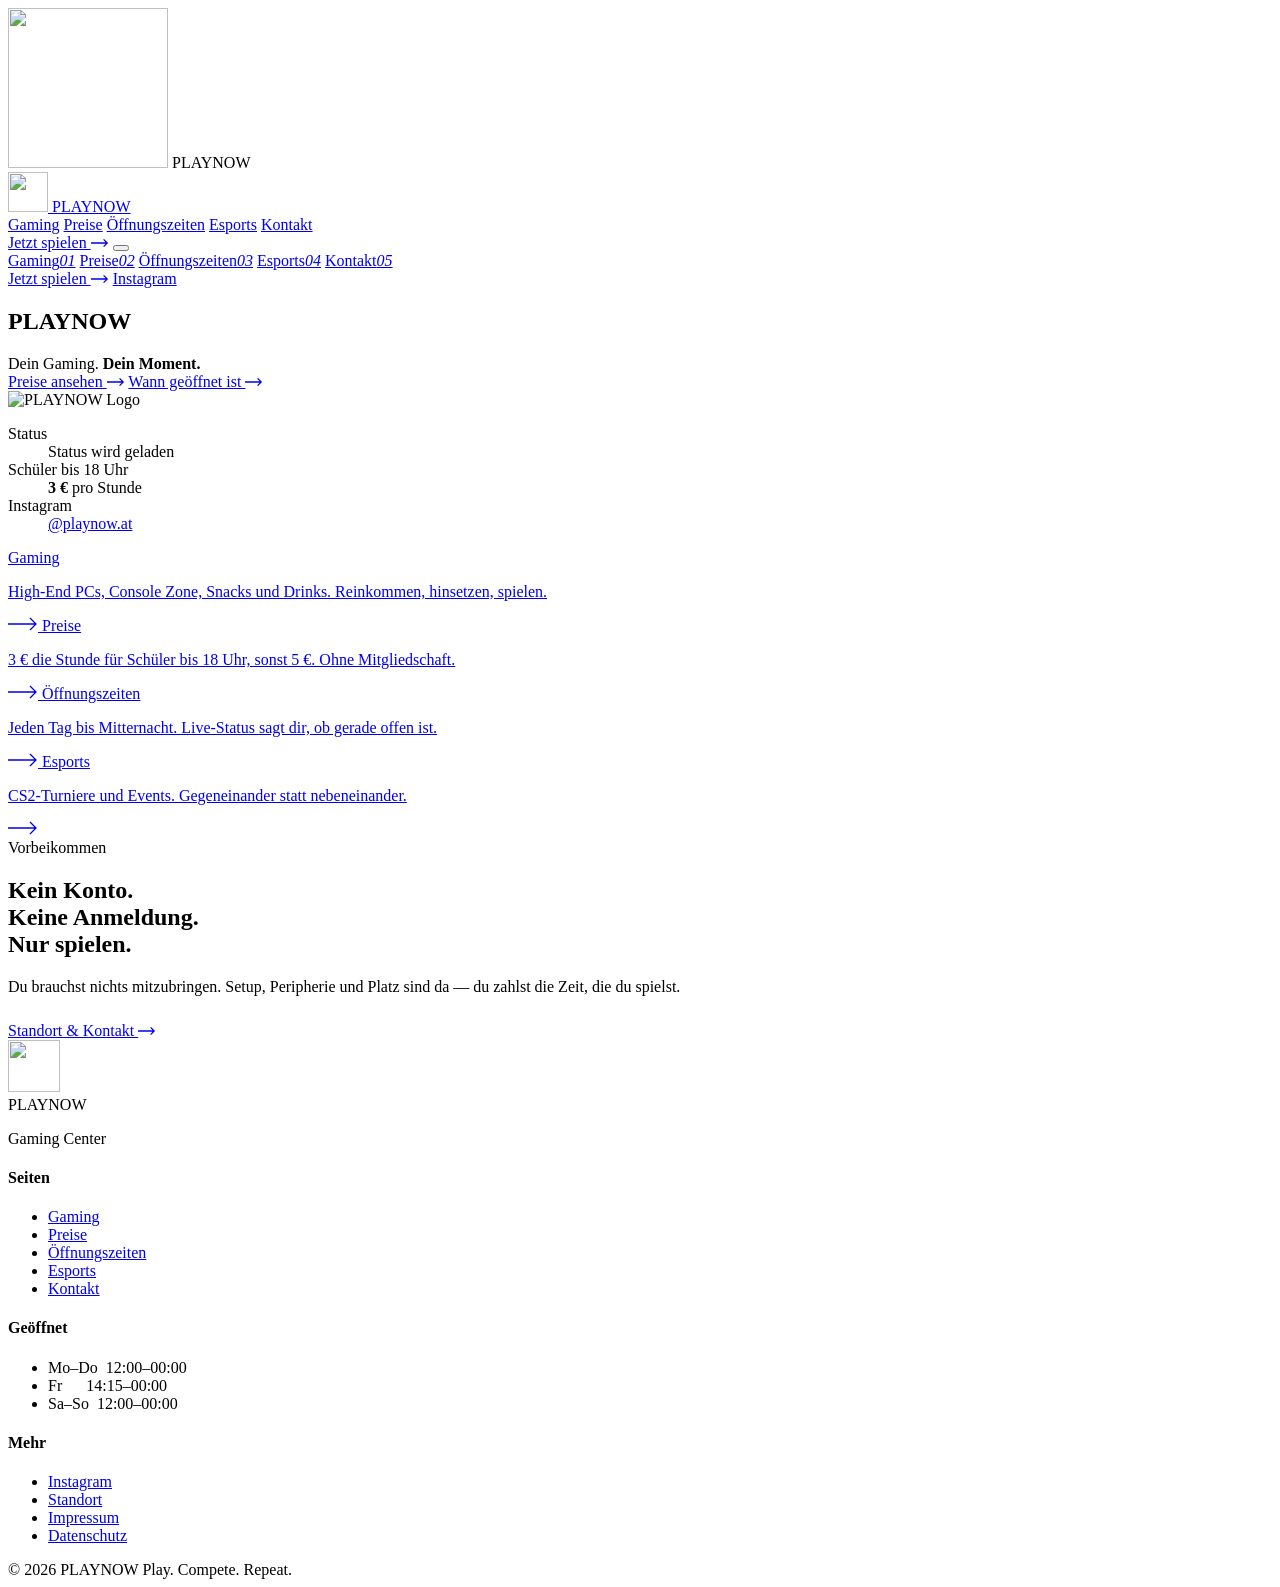
==== index.html @ 73460fc7 "Add files via upload" ====
<!DOCTYPE html>
<html lang="de">
<head>
<meta charset="utf-8">
<meta name="viewport" content="width=device-width, initial-scale=1, viewport-fit=cover">
<title>PLAYNOW — Gaming Center</title>
<meta name="description" content="PLAYNOW Gaming Center: High-End Gaming PCs, Konsolen, CS2-Turniere. Schülerangebot 3 € pro Stunde bis 18 Uhr, täglich bis Mitternacht geöffnet.">
<meta name="theme-color" content="#070A0A">
<meta property="og:title" content="PLAYNOW — Gaming Center">
<meta property="og:description" content="PLAYNOW Gaming Center: High-End Gaming PCs, Konsolen, CS2-Turniere. Schülerangebot 3 € pro Stunde bis 18 Uhr, täglich bis Mitternacht geöffnet.">
<meta property="og:image" content="assets/logo.png">
<meta property="og:type" content="website">
<link rel="icon" href="assets/logo.webp">
<link rel="preconnect" href="https://fonts.googleapis.com">
<link rel="preconnect" href="https://fonts.gstatic.com" crossorigin>
<link href="https://fonts.googleapis.com/css2?family=Big+Shoulders+Display:wght@400;700;800&family=Chivo+Mono:wght@400;500&family=Archivo:wght@400;500&display=swap" rel="stylesheet">
<link rel="stylesheet" href="assets/style.css">
</head>
<body>
  <div class="intro" id="intro">
    <div class="intro-grp">
      <img src="assets/logo.webp" alt="" width="160" height="160">
      <span class="intro-word">PLAYNOW</span>
    </div>
  </div>

  <header class="nav" id="nav">
    <div class="wrap nav-in">
      <a class="brand intro-hide" id="brand" href="index.html" aria-label="PLAYNOW — Startseite">
        <img src="assets/logo.webp" alt="" width="40" height="40">
        <span>PLAYNOW</span>
      </a>
      <nav class="nav-links">
        <a href="gaming.html">Gaming</a>
        <a href="preise.html">Preise</a>
        <a href="oeffnungszeiten.html">Öffnungszeiten</a>
        <a href="esports.html">Esports</a>
        <a href="kontakt.html">Kontakt</a>
      </nav>
      <div class="nav-right">
        <a class="cta" href="preise.html">Jetzt spielen <svg width="18" height="10" viewBox="0 0 20 10" fill="none" stroke="currentColor" stroke-width="1.4"><path d="M0 5h18M14 1l4 4-4 4"/></svg></a>
        <button class="burger" id="burger" aria-label="Menü" aria-expanded="false"><i></i></button>
      </div>
    </div>
  </header>

  <div class="sheet" id="sheet">
    <a class="m" href="gaming.html">Gaming<em>01</em></a>
    <a class="m" href="preise.html">Preise<em>02</em></a>
    <a class="m" href="oeffnungszeiten.html">Öffnungszeiten<em>03</em></a>
    <a class="m" href="esports.html">Esports<em>04</em></a>
    <a class="m" href="kontakt.html">Kontakt<em>05</em></a>
    <div class="sheet-foot">
      <a class="cta" href="preise.html">Jetzt spielen <svg width="18" height="10" viewBox="0 0 20 10" fill="none" stroke="currentColor" stroke-width="1.4"><path d="M0 5h18M14 1l4 4-4 4"/></svg></a>
      <a class="cta-line" href="https://www.instagram.com/playnow.at/" target="_blank" rel="noopener">Instagram</a>
    </div>
  </div>

<main>
  <section class="hero">
    <div class="wrap">
      <div class="hero-top">
        <div>
          <h1 class="d hero-word">PLAYNOW</h1>
          <div class="hero-sub">
            <span class="claim">Dein Gaming. <b>Dein Moment.</b></span>
          </div>
          <div class="hero-actions">
            <a class="cta" href="preise.html">Preise ansehen <svg width="18" height="10" viewBox="0 0 20 10" fill="none" stroke="currentColor" stroke-width="1.4"><path d="M0 5h18M14 1l4 4-4 4"/></svg></a>
            <a class="cta-line" href="oeffnungszeiten.html">Wann geöffnet ist <svg width="18" height="10" viewBox="0 0 20 10" fill="none" stroke="currentColor" stroke-width="1.4"><path d="M0 5h18M14 1l4 4-4 4"/></svg></a>
          </div>
        </div>
        <img class="hero-logo" src="assets/logo.webp" alt="PLAYNOW Logo" width="210" height="210">
      </div>
    </div>

    <div class="wrap hero-bottom">
      <dl class="hero-foot">
        <div>
          <dt>Status</dt>
          <dd id="heroState"><span class="dot"></span>Status wird geladen</dd>
        </div>
        <div>
          <dt>Schüler bis 18 Uhr</dt>
          <dd><b>3 €</b> pro Stunde</dd>
        </div>
        <div>
          <dt>Instagram</dt>
          <dd><a href="https://www.instagram.com/playnow.at/" target="_blank" rel="noopener">@playnow.at</a></dd>
        </div>
      </dl>
    </div>
  </section>

  <section class="sec">
    <div class="wrap">
      <div class="rows" style="border-top:0">
        <a class="index-row rv" href="gaming.html">
          <span class="d t2">Gaming</span>
          <p>High-End PCs, Console Zone, Snacks und Drinks. Reinkommen, hinsetzen, spielen.</p>
          <svg class="arw" width="30" height="14" viewBox="0 0 30 14" fill="none" stroke="currentColor" stroke-width="1.3"><path d="M0 7h28M22 1l6 6-6 6"/></svg>
        </a>
        <a class="index-row rv" href="preise.html">
          <span class="d t2">Preise</span>
          <p>3 € die Stunde für Schüler bis 18 Uhr, sonst 5 €. Ohne Mitgliedschaft.</p>
          <svg class="arw" width="30" height="14" viewBox="0 0 30 14" fill="none" stroke="currentColor" stroke-width="1.3"><path d="M0 7h28M22 1l6 6-6 6"/></svg>
        </a>
        <a class="index-row rv" href="oeffnungszeiten.html">
          <span class="d t2">Öffnungszeiten</span>
          <p>Jeden Tag bis Mitternacht. Live-Status sagt dir, ob gerade offen ist.</p>
          <svg class="arw" width="30" height="14" viewBox="0 0 30 14" fill="none" stroke="currentColor" stroke-width="1.3"><path d="M0 7h28M22 1l6 6-6 6"/></svg>
        </a>
        <a class="index-row rv" href="esports.html">
          <span class="d t2">Esports</span>
          <p>CS2-Turniere und Events. Gegeneinander statt nebeneinander.</p>
          <svg class="arw" width="30" height="14" viewBox="0 0 30 14" fill="none" stroke="currentColor" stroke-width="1.3"><path d="M0 7h28M22 1l6 6-6 6"/></svg>
        </a>
      </div>
    </div>
  </section>

  <section class="sec hair-top">
    <div class="wrap statement">
      <div class="rv">
        <span class="mono label">Vorbeikommen</span>
        <h2 class="d d-m">Kein Konto.<br>Keine Anmeldung.<br>Nur spielen.</h2>
      </div>
      <div class="rv">
        <p>Du brauchst nichts mitzubringen. Setup, Peripherie und Platz sind da — du zahlst die Zeit, die du spielst.</p>
        <div class="hero-actions" style="margin-top:26px">
          <a class="cta" href="kontakt.html">Standort &amp; Kontakt <svg width="18" height="10" viewBox="0 0 20 10" fill="none" stroke="currentColor" stroke-width="1.4"><path d="M0 5h18M14 1l4 4-4 4"/></svg></a>
        </div>
      </div>
    </div>
  </section>
</main>

  <footer>
    <div class="wrap">
      <div class="f-grid">
        <div class="f-brand">
          <img src="assets/logo.webp" alt="" width="52" height="52" loading="lazy">
          <div class="d">PLAYNOW</div>
          <p>Gaming Center</p>
        </div>
        <div>
          <h4>Seiten</h4>
          <ul>
            <li><a href="gaming.html">Gaming</a></li>
            <li><a href="preise.html">Preise</a></li>
            <li><a href="oeffnungszeiten.html">Öffnungszeiten</a></li>
            <li><a href="esports.html">Esports</a></li>
            <li><a href="kontakt.html">Kontakt</a></li>
          </ul>
        </div>
        <div>
          <h4>Geöffnet</h4>
          <ul>
            <li><span class="t">Mo–Do &nbsp;12:00–00:00</span></li>
            <li><span class="t">Fr &nbsp;&nbsp;&nbsp;&nbsp;&nbsp;14:15–00:00</span></li>
            <li><span class="t">Sa–So &nbsp;12:00–00:00</span></li>
          </ul>
        </div>
        <div>
          <h4>Mehr</h4>
          <ul>
            <li><a href="https://www.instagram.com/playnow.at/" target="_blank" rel="noopener">Instagram</a></li>
            <li><a href="https://www.google.com/maps/search/?api=1&query=ADRESSE+HIER+EINTRAGEN" target="_blank" rel="noopener">Standort</a></li>
            <li><a href="impressum.html">Impressum</a></li>
            <li><a href="datenschutz.html">Datenschutz</a></li>
          </ul>
        </div>
      </div>
      <div class="f-end">
        <span>© <span id="year">2026</span> PLAYNOW</span>
        <span>Play. Compete. Repeat.</span>
      </div>
    </div>
  </footer>
<script src="assets/app.js"></script>
</body>
</html>
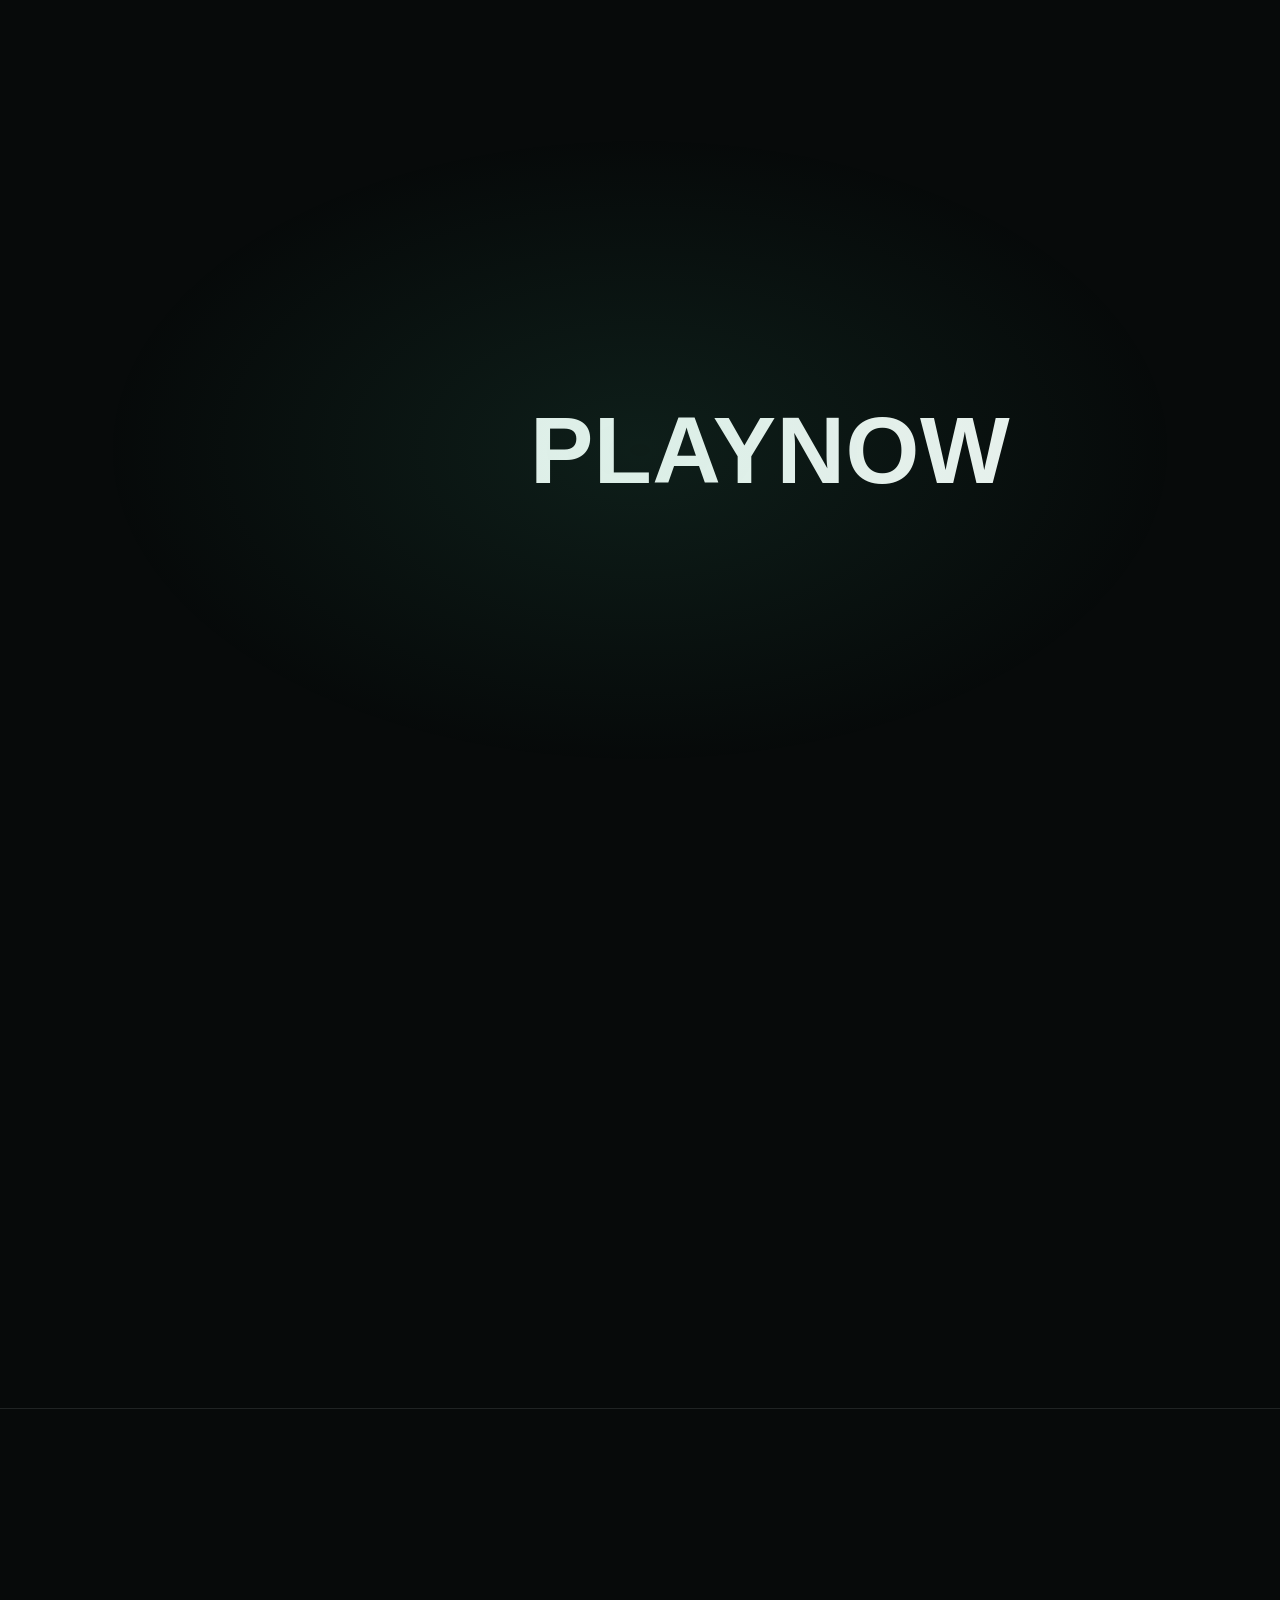
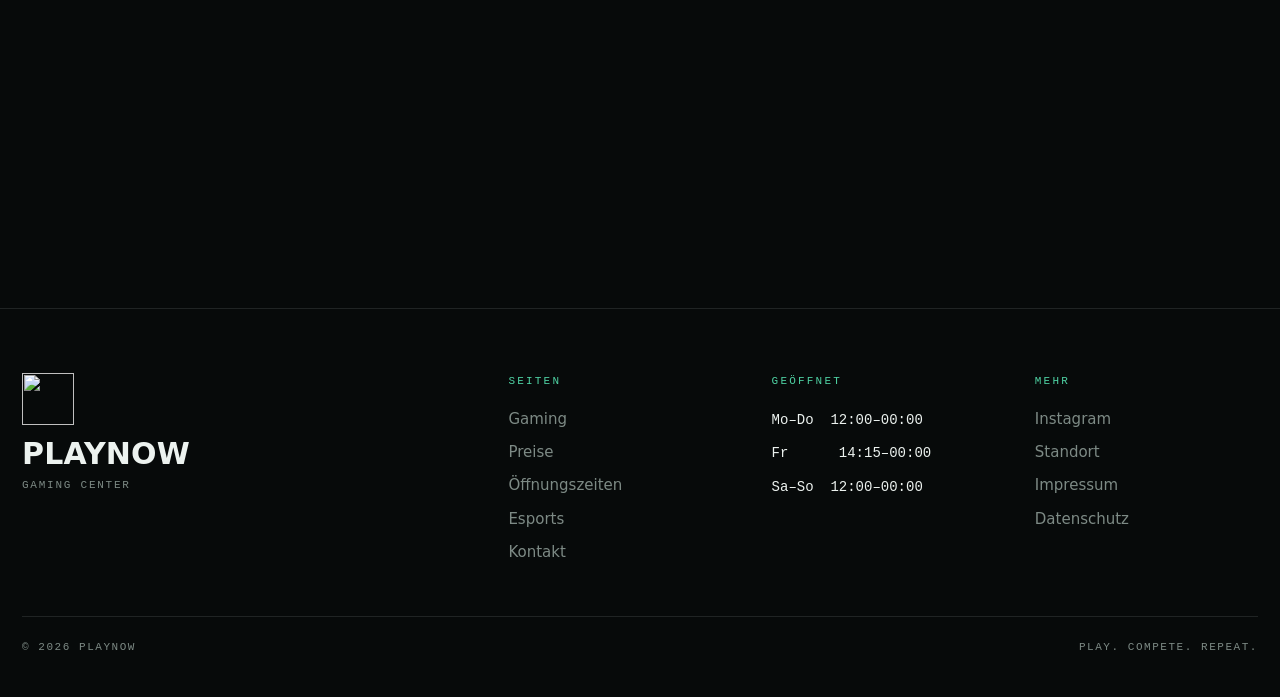
==== commit 062d81f1: "Update image and stylesheet paths in index.html" ====
--- a/index.html
+++ b/index.html
@@ -8,18 +8,18 @@
 <meta name="theme-color" content="#070A0A">
 <meta property="og:title" content="PLAYNOW — Gaming Center">
 <meta property="og:description" content="PLAYNOW Gaming Center: High-End Gaming PCs, Konsolen, CS2-Turniere. Schülerangebot 3 € pro Stunde bis 18 Uhr, täglich bis Mitternacht geöffnet.">
-<meta property="og:image" content="assets/logo.png">
+<meta property="og:image" content="logo.png">
 <meta property="og:type" content="website">
-<link rel="icon" href="assets/logo.webp">
+<link rel="icon" href="logo.webp">
 <link rel="preconnect" href="https://fonts.googleapis.com">
 <link rel="preconnect" href="https://fonts.gstatic.com" crossorigin>
 <link href="https://fonts.googleapis.com/css2?family=Big+Shoulders+Display:wght@400;700;800&family=Chivo+Mono:wght@400;500&family=Archivo:wght@400;500&display=swap" rel="stylesheet">
-<link rel="stylesheet" href="assets/style.css">
+<link rel="stylesheet" href="style.css">
 </head>
 <body>
   <div class="intro" id="intro">
     <div class="intro-grp">
-      <img src="assets/logo.webp" alt="" width="160" height="160">
+      <img src="logo.webp" alt="" width="160" height="160">
       <span class="intro-word">PLAYNOW</span>
     </div>
   </div>
@@ -27,7 +27,7 @@
   <header class="nav" id="nav">
     <div class="wrap nav-in">
       <a class="brand intro-hide" id="brand" href="index.html" aria-label="PLAYNOW — Startseite">
-        <img src="assets/logo.webp" alt="" width="40" height="40">
+        <img src="logo.webp" alt="" width="40" height="40">
         <span>PLAYNOW</span>
       </a>
       <nav class="nav-links">
--- a/style.css
+++ b/style.css
@@ -0,0 +1,342 @@
+/* ==========================================================================
+   PLAYNOW — Gaming Center
+   Gestaltungsprinzip: Anzeigetafel. Große kondensierte Typo, Zeiten und
+   Preise in Mono, Haarlinien als einziges Strukturelement. Keine Kacheln.
+   ========================================================================== */
+
+:root{
+  --ink:#070A0A;
+  --ink-2:#0B0F0F;
+  --jade:#4FD3A4;        /* Hauptton des Logos */
+  --mint:#9DEFCF;        /* Lichtkante der Logo-Facetten */
+  --deep:#0E4A38;
+  --paper:#ECF2EF;
+  --grey:#7D8A85;
+  --hair:rgba(236,242,239,.11);
+  --hair-strong:rgba(236,242,239,.22);
+  --sp:clamp(76px,9vw,132px);
+  --ease:cubic-bezier(.19,1,.22,1);
+}
+
+*,*::before,*::after{box-sizing:border-box}
+html{-webkit-text-size-adjust:100%}
+body{
+  margin:0;background:var(--ink);color:var(--paper);
+  font-family:"Archivo",system-ui,sans-serif;font-size:17px;line-height:1.62;
+  overflow-x:hidden;font-feature-settings:"ss01";
+}
+img{max-width:100%;display:block}
+a{color:inherit;text-decoration:none}
+button{font:inherit;color:inherit;background:none;border:0;cursor:pointer}
+::selection{background:var(--jade);color:#04120C}
+:focus-visible{outline:2px solid var(--jade);outline-offset:3px}
+
+/* ---------------------------------------------------------------- Typo */
+.d{
+  font-family:"Big Shoulders Display","Archivo",system-ui,sans-serif;
+  font-weight:800;text-transform:uppercase;line-height:.86;letter-spacing:.005em;
+  margin:0;
+}
+.d-xl{font-size:clamp(64px,15vw,220px)}
+.d-l {font-size:clamp(46px,8.4vw,116px)}
+.d-m {font-size:clamp(34px,5.2vw,68px)}
+.d-s {font-size:clamp(24px,3.2vw,38px)}
+
+.mono{
+  font-family:"Chivo Mono",ui-monospace,monospace;font-weight:500;
+  font-size:12px;letter-spacing:.16em;text-transform:uppercase;
+}
+.label{color:var(--jade)}
+.lead{font-size:clamp(18px,2.1vw,23px);line-height:1.5;color:var(--paper);max-width:30ch}
+.muted{color:var(--grey)}
+p{margin:0 0 1em}
+p:last-child{margin-bottom:0}
+
+/* ---------------------------------------------------------------- Layout */
+.wrap{width:min(100% - 44px,1280px);margin-inline:auto}
+.sec{padding:var(--sp) 0}
+.sec-tight{padding:calc(var(--sp)*.55) 0}
+.hair-top{border-top:1px solid var(--hair)}
+
+.head{display:grid;grid-template-columns:minmax(0,7fr) minmax(0,5fr);gap:40px;align-items:end}
+.head .mono{display:block;margin-bottom:22px}
+.head p{color:var(--grey);max-width:44ch;font-size:17.5px}
+@media (max-width:900px){.head{grid-template-columns:1fr;gap:24px;align-items:start}}
+
+/* ---------------------------------------------------------------- Intro */
+.intro{
+  position:fixed;inset:0;z-index:200;background:var(--ink);
+  display:grid;place-items:center;
+}
+.intro::after{
+  content:"";position:absolute;inset:0;pointer-events:none;
+  background:radial-gradient(ellipse 60% 50% at 50% 50%,rgba(79,211,164,.10),transparent 70%);
+}
+.intro-grp{
+  /* --k skaliert die Gruppe. Die Proportionen entsprechen exakt der Marke in
+     der Navigation (Logo 40px, Abstand 12px, Schrift 19px) — dadurch landet
+     die Animation punktgenau auf ihrer Position. */
+  --k:5;
+  display:flex;align-items:center;gap:calc(12px * var(--k));
+  transform-origin:top left;will-change:transform;
+}
+.intro-grp img{width:calc(40px * var(--k));height:calc(40px * var(--k));opacity:0;transform:scale(.86)}
+.intro-word{
+  font-family:"Big Shoulders Display","Archivo",sans-serif;font-weight:800;text-transform:uppercase;
+  font-size:calc(19px * var(--k));line-height:1;letter-spacing:.005em;white-space:nowrap;
+  display:flex;
+}
+@media (max-width:1100px){.intro-grp{--k:3.6}}
+@media (max-width:700px){.intro-grp{--k:2.4}}
+.intro-word span{opacity:0;transform:translateY(.22em)}
+.intro.run img{animation:introLogo .8s var(--ease) forwards}
+.intro.run .intro-word span{animation:introChar .55s var(--ease) forwards}
+@keyframes introLogo{to{opacity:1;transform:none}}
+@keyframes introChar{to{opacity:1;transform:none}}
+.intro.fly .intro-grp{transition:transform 1s var(--ease)}
+.intro.done{opacity:0;transition:opacity .45s ease .35s;pointer-events:none}
+.intro-hide{visibility:hidden}
+body.locked{overflow:hidden}
+
+/* ---------------------------------------------------------------- Navigation */
+.nav{position:fixed;inset:0 0 auto;z-index:96;transition:background .45s var(--ease),border-color .45s}
+.nav::after{content:"";position:absolute;inset:0;border-bottom:1px solid transparent;transition:border-color .45s;pointer-events:none}
+.nav.stuck{background:rgba(7,10,10,.78);backdrop-filter:blur(14px);-webkit-backdrop-filter:blur(14px)}
+.nav.stuck::after{border-bottom-color:var(--hair)}
+.nav-in{display:flex;align-items:center;justify-content:space-between;gap:24px;height:96px;transition:height .45s var(--ease)}
+.nav.stuck .nav-in{height:74px}
+
+.brand{display:flex;align-items:center;gap:12px}
+.brand img{width:40px;height:40px}
+.brand span{
+  font-family:"Big Shoulders Display","Archivo",sans-serif;font-weight:800;text-transform:uppercase;
+  font-size:19px;line-height:1;letter-spacing:.005em;
+}
+.nav-links{display:flex;gap:30px;align-items:center}
+.nav-links a{
+  font-family:"Chivo Mono",ui-monospace,monospace;font-weight:500;font-size:12px;
+  letter-spacing:.16em;text-transform:uppercase;color:var(--grey);
+  padding:8px 0;position:relative;transition:color .3s
+}
+.nav-links a::after{content:"";position:absolute;left:0;bottom:2px;height:1px;width:0;background:var(--jade);transition:width .4s var(--ease)}
+.nav-links a:hover{color:var(--paper)}
+.nav-links a:hover::after,.nav-links a.on::after{width:100%}
+.nav-links a.on{color:var(--jade)}
+
+.burger{display:none;width:46px;height:46px;place-items:center;margin-right:-10px}
+.burger i{width:22px;height:1.5px;background:var(--paper);display:block;position:relative;transition:.35s var(--ease)}
+.burger i::before,.burger i::after{content:"";position:absolute;left:0;width:22px;height:1.5px;background:var(--paper);transition:.35s var(--ease)}
+.burger i::before{top:-7px}.burger i::after{top:7px}
+.burger.x i{background:transparent}
+.burger.x i::before{top:0;transform:rotate(45deg);background:var(--jade)}
+.burger.x i::after{top:0;transform:rotate(-45deg);background:var(--jade)}
+
+.sheet{
+  position:fixed;inset:0;z-index:95;background:var(--ink);
+  display:flex;flex-direction:column;justify-content:center;padding:0 22px;
+  opacity:0;visibility:hidden;transition:opacity .4s var(--ease),visibility .4s
+}
+.sheet.open{opacity:1;visibility:visible}
+.sheet a.m{
+  display:flex;align-items:baseline;justify-content:space-between;gap:16px;
+  padding:18px 0;border-bottom:1px solid var(--hair);
+  font-family:"Big Shoulders Display","Archivo",sans-serif;font-weight:800;text-transform:uppercase;
+  font-size:clamp(32px,10vw,52px);line-height:1;
+  opacity:0;transform:translateY(16px);transition:opacity .5s var(--ease),transform .5s var(--ease),color .25s
+}
+.sheet.open a.m{opacity:1;transform:none}
+.sheet a.m em{font-family:"Chivo Mono",monospace;font-size:11px;font-style:normal;letter-spacing:.16em;color:var(--grey)}
+.sheet a.m.on{color:var(--jade)}
+.sheet .sheet-foot{margin-top:34px;display:flex;gap:12px;flex-wrap:wrap}
+
+/* ---------------------------------------------------------------- Buttons */
+.cta{
+  display:inline-flex;align-items:center;gap:12px;
+  font-family:"Chivo Mono",ui-monospace,monospace;font-weight:500;font-size:12px;
+  letter-spacing:.16em;text-transform:uppercase;
+  padding:16px 26px;background:var(--jade);color:#04120C;
+  transition:background .3s,color .3s,gap .3s var(--ease)
+}
+.cta:hover{background:var(--mint);gap:18px}
+.cta-line{
+  display:inline-flex;align-items:center;gap:10px;padding:16px 0;
+  font-family:"Chivo Mono",ui-monospace,monospace;font-size:12px;letter-spacing:.16em;
+  text-transform:uppercase;color:var(--paper);border-bottom:1px solid var(--hair-strong);
+  transition:color .3s,border-color .3s,gap .3s var(--ease)
+}
+.cta-line:hover{color:var(--jade);border-color:var(--jade);gap:14px}
+.cta svg,.cta-line svg{flex:0 0 auto}
+
+/* ---------------------------------------------------------------- Hero */
+.hero{position:relative;padding:170px 0 0}
+.hero-top{display:grid;grid-template-columns:minmax(0,1fr) auto;gap:40px;align-items:center}
+.hero-word{font-size:clamp(64px,15vw,240px);line-height:.82;white-space:nowrap}
+.hero-sub{margin-top:26px;display:flex;flex-wrap:wrap;align-items:baseline;gap:10px 22px}
+.hero-sub .claim{font-family:"Big Shoulders Display","Archivo",sans-serif;font-weight:700;text-transform:uppercase;font-size:clamp(20px,2.6vw,32px);line-height:1}
+.hero-sub .claim b{color:var(--jade);font-weight:800}
+.hero-logo{width:min(30vw,210px);filter:drop-shadow(0 0 40px rgba(79,211,164,.22))}
+.hero-actions{display:flex;flex-wrap:wrap;gap:14px 28px;align-items:center;margin-top:40px}
+.hero-foot{
+  margin-top:clamp(48px,7vw,88px);border-top:1px solid var(--hair);
+  display:grid;grid-template-columns:repeat(3,1fr);
+}
+.hero-foot div{padding:24px 0 30px;padding-right:24px}
+.hero-foot div + div{border-left:1px solid var(--hair);padding-left:28px}
+.hero-foot dt{font-family:"Chivo Mono",monospace;font-size:11px;letter-spacing:.18em;text-transform:uppercase;color:var(--grey);margin-bottom:8px}
+.hero-foot dd{margin:0;font-family:"Chivo Mono",monospace;font-size:15px;letter-spacing:.04em;color:var(--paper)}
+.hero-foot dd b{color:var(--jade);font-weight:500}
+@media (max-width:900px){
+  .hero{padding-top:130px}
+  .hero-top{grid-template-columns:1fr;gap:24px}
+  .hero-logo{width:120px;order:-1}
+  .hero-foot{grid-template-columns:1fr}
+  .hero-foot div + div{border-left:0;border-top:1px solid var(--hair);padding-left:0}
+}
+
+/* ---------------------------------------------------------------- Seitenkopf */
+.phead{padding:170px 0 0;position:relative}
+.phead .crumb{font-family:"Chivo Mono",monospace;font-size:11px;letter-spacing:.2em;text-transform:uppercase;color:var(--grey)}
+.phead .crumb a:hover{color:var(--jade)}
+.phead h1{margin:18px 0 0}
+.phead .lead{margin-top:26px;color:var(--grey)}
+.phead-line{margin-top:calc(var(--sp)*.6);border-top:1px solid var(--hair)}
+
+/* ---------------------------------------------------------------- Zeilen */
+.rows{border-top:1px solid var(--hair)}
+.row{
+  display:grid;grid-template-columns:minmax(150px,20%) minmax(0,1fr) auto;gap:28px;align-items:baseline;
+  padding:26px 0;border-bottom:1px solid var(--hair);
+}
+.row dt,.row .k{font-family:"Chivo Mono",monospace;font-size:12px;letter-spacing:.16em;text-transform:uppercase;color:var(--grey)}
+.row dd,.row .v{margin:0;font-size:18px;color:var(--paper)}
+.row .v small{display:block;color:var(--grey);font-size:15px;margin-top:4px}
+.row .t{font-family:"Chivo Mono",monospace;font-size:17px;letter-spacing:.04em;color:var(--paper);white-space:nowrap}
+.row.now .k,.row.now .t,.row.now .v{color:var(--jade)}
+.row .tag{font-family:"Chivo Mono",monospace;font-size:10px;letter-spacing:.18em;text-transform:uppercase;color:#04120C;background:var(--jade);padding:3px 8px;margin-left:12px;vertical-align:2px}
+.ph{color:#FFC24D;font-family:"Chivo Mono",monospace;font-size:15px;letter-spacing:.04em}
+@media (max-width:760px){
+  .row{grid-template-columns:1fr;gap:8px;padding:22px 0}
+  .row .t{font-size:20px}
+}
+
+/* Große Navigationszeilen (Startseite) */
+.index-row{
+  display:grid;grid-template-columns:minmax(0,6fr) minmax(0,5fr) auto;gap:28px;align-items:center;
+  padding:34px 0;border-bottom:1px solid var(--hair);position:relative;transition:padding .5s var(--ease)
+}
+.index-row .t2{font-size:clamp(30px,4.6vw,60px)}
+.index-row p{color:var(--grey);margin:0;font-size:16.5px;max-width:38ch}
+.index-row .arw{color:var(--grey);transition:transform .5s var(--ease),color .3s}
+.index-row:hover .arw{transform:translateX(10px);color:var(--jade)}
+.index-row:hover .t2{color:var(--jade)}
+.index-row .t2{transition:color .35s}
+.index-row::before{
+  content:"";position:absolute;left:-24px;right:-24px;top:0;bottom:0;z-index:-1;
+  background:linear-gradient(90deg,rgba(79,211,164,.07),transparent 70%);
+  opacity:0;transition:opacity .45s var(--ease)
+}
+.index-row:hover::before{opacity:1}
+@media (max-width:760px){
+  .index-row{grid-template-columns:1fr auto;gap:10px 18px;padding:26px 0}
+  .index-row p{grid-column:1/-1}
+}
+
+/* ---------------------------------------------------------------- Statement */
+.statement{display:grid;grid-template-columns:minmax(0,7fr) minmax(0,5fr);gap:56px;align-items:start}
+.statement p{color:var(--grey);font-size:17.5px}
+.statement .mono{display:block;margin-bottom:20px}
+@media (max-width:900px){.statement{grid-template-columns:1fr;gap:28px}}
+
+/* ---------------------------------------------------------------- Preis */
+.price-lead{display:grid;grid-template-columns:auto minmax(0,1fr);gap:clamp(28px,6vw,80px);align-items:center}
+.price-num{
+  font-family:"Big Shoulders Display","Archivo",sans-serif;font-weight:800;line-height:.78;
+  font-size:clamp(150px,26vw,340px);color:var(--jade);
+  text-shadow:0 0 60px rgba(79,211,164,.28);
+}
+.price-num sup{font-size:.22em;vertical-align:top;line-height:1;margin-left:.06em;text-shadow:none}
+.price-unit{font-family:"Chivo Mono",monospace;font-size:13px;letter-spacing:.2em;text-transform:uppercase;color:var(--grey);margin-top:10px}
+.price-alt{
+  display:flex;align-items:baseline;justify-content:space-between;gap:20px;flex-wrap:wrap;
+  border-top:1px solid var(--hair);padding-top:28px;margin-top:calc(var(--sp)*.5)
+}
+.price-alt .num{font-family:"Big Shoulders Display","Archivo",sans-serif;font-weight:800;font-size:clamp(44px,6vw,78px);line-height:1}
+@media (max-width:760px){.price-lead{grid-template-columns:1fr;gap:12px}}
+
+/* ---------------------------------------------------------------- Rig-Grafik */
+.rig{position:relative;display:grid;grid-template-columns:1fr 22%;gap:6%;align-items:end;padding-bottom:26px}
+.rig-mon{display:flex;flex-direction:column;align-items:center;width:100%}
+.rig-screen{
+  width:100%;aspect-ratio:16/9;background:linear-gradient(168deg,#0C1312,#050807);
+  border:1px solid var(--hair);display:flex;align-items:flex-end;gap:5px;padding:18px;
+}
+.rig-screen b{display:block;flex:1;background:linear-gradient(180deg,var(--mint),var(--jade));opacity:.55;animation:eq 1.5s ease-in-out infinite alternate}
+@keyframes eq{from{height:8%}to{height:82%}}
+.rig-stand{width:10%;height:24px;background:#141A19}
+.rig-foot{width:34%;height:6px;background:#141A19}
+.rig-case{position:relative;width:100%;aspect-ratio:.44;background:linear-gradient(160deg,#111716,#070A0A);border:1px solid var(--hair)}
+.rig-case .lightbar{position:absolute;left:16%;top:8%;bottom:8%;width:8%;background:linear-gradient(180deg,var(--mint),var(--jade));opacity:.7;filter:blur(1px)}
+.rig-fans{position:absolute;right:12%;top:10%;bottom:10%;width:44%;display:flex;flex-direction:column;justify-content:space-around;align-items:center}
+.rig-fans i{width:74%;aspect-ratio:1;border-radius:50%;border:1px solid rgba(79,211,164,.3);position:relative}
+.rig-fans i::after{content:"";position:absolute;inset:16%;border-radius:50%;border-top:1.5px solid var(--jade);animation:spin 3.2s linear infinite}
+@keyframes spin{to{transform:rotate(360deg)}}
+.rig-base{position:absolute;left:4%;right:4%;bottom:0;height:1px;background:var(--hair)}
+
+/* ---------------------------------------------------------------- Streifen */
+.strip{display:flex;flex-wrap:wrap;align-items:baseline;gap:14px 26px;padding:26px 0;border-top:1px solid var(--hair);border-bottom:1px solid var(--hair)}
+.strip span{font-family:"Chivo Mono",monospace;font-size:13px;letter-spacing:.18em;text-transform:uppercase;color:var(--paper)}
+.strip span + span::before{content:"/";color:var(--jade);margin-right:26px}
+
+/* ---------------------------------------------------------------- Status */
+.status{display:flex;flex-wrap:wrap;align-items:baseline;gap:14px 26px}
+.state .dot{width:.26em;height:.26em;margin-right:.3em}
+.status .state{font-family:"Big Shoulders Display","Archivo",sans-serif;font-weight:800;text-transform:uppercase;font-size:clamp(28px,4.6vw,58px);line-height:1}
+.status .state.open{color:var(--jade)}
+.status .state.shut{color:#FF6B6B}
+.status .note{font-family:"Chivo Mono",monospace;font-size:13px;letter-spacing:.1em;color:var(--grey)}
+.status .clock{font-family:"Chivo Mono",monospace;font-size:13px;letter-spacing:.12em;color:var(--paper);margin-left:auto}
+.dot{width:9px;height:9px;border-radius:50%;background:var(--jade);display:inline-block;margin-right:10px;vertical-align:.08em}
+.dot.shut{background:#FF6B6B}
+
+/* ---------------------------------------------------------------- Nächste Seite */
+.next a{display:flex;align-items:center;justify-content:space-between;gap:26px;padding:52px 0;border-top:1px solid var(--hair)}
+.next .lbl{font-family:"Chivo Mono",monospace;font-size:11px;letter-spacing:.2em;text-transform:uppercase;color:var(--jade);display:block;margin-bottom:12px}
+.next .ttl{transition:color .35s}
+.next a:hover .ttl{color:var(--jade)}
+.next .arw{color:var(--grey);transition:transform .5s var(--ease),color .3s}
+.next a:hover .arw{transform:translateX(10px);color:var(--jade)}
+
+/* ---------------------------------------------------------------- Footer */
+footer{border-top:1px solid var(--hair);padding:64px 0 40px}
+.f-grid{display:grid;grid-template-columns:minmax(0,4fr) repeat(3,minmax(0,2fr));gap:40px}
+.f-brand img{width:52px;margin-bottom:16px}
+.f-brand .d{font-size:30px}
+.f-brand p{margin-top:10px;font-family:"Chivo Mono",monospace;font-size:11px;letter-spacing:.16em;text-transform:uppercase;color:var(--grey)}
+footer h4{font-family:"Chivo Mono",monospace;font-weight:500;font-size:11px;letter-spacing:.2em;text-transform:uppercase;color:var(--jade);margin:0 0 16px}
+footer ul{list-style:none;margin:0;padding:0;display:grid;gap:9px}
+footer li{color:var(--grey);font-size:15px}
+footer li .t{font-family:"Chivo Mono",monospace;font-size:14px;color:var(--paper)}
+footer a:hover{color:var(--jade)}
+.f-end{margin-top:52px;padding-top:22px;border-top:1px solid var(--hair);display:flex;justify-content:space-between;gap:16px;flex-wrap:wrap}
+.f-end span{font-family:"Chivo Mono",monospace;font-size:11px;letter-spacing:.14em;text-transform:uppercase;color:var(--grey)}
+@media (max-width:900px){.f-grid{grid-template-columns:1fr 1fr;gap:32px}}
+@media (max-width:560px){.f-grid{grid-template-columns:1fr}}
+
+/* ---------------------------------------------------------------- Rechtstexte */
+.legal h2{font-family:"Chivo Mono",monospace;font-weight:500;font-size:12px;letter-spacing:.18em;text-transform:uppercase;color:var(--jade);margin:44px 0 12px}
+.legal h2:first-child{margin-top:0}
+.legal p{color:#BAC7C2;max-width:70ch}
+
+/* ---------------------------------------------------------------- Reveal */
+.rv{opacity:0;transform:translateY(14px);transition:opacity .8s var(--ease),transform .8s var(--ease)}
+.rv.in{opacity:1;transform:none}
+
+@media (max-width:900px){
+  .nav-links{display:none}
+  .burger{display:grid}
+  .nav-right .cta{display:none}
+}
+@media (prefers-reduced-motion:reduce){
+  *,*::before,*::after{animation-duration:.001ms!important;animation-iteration-count:1!important;transition-duration:.01ms!important}
+  .rv{opacity:1;transform:none}
+}
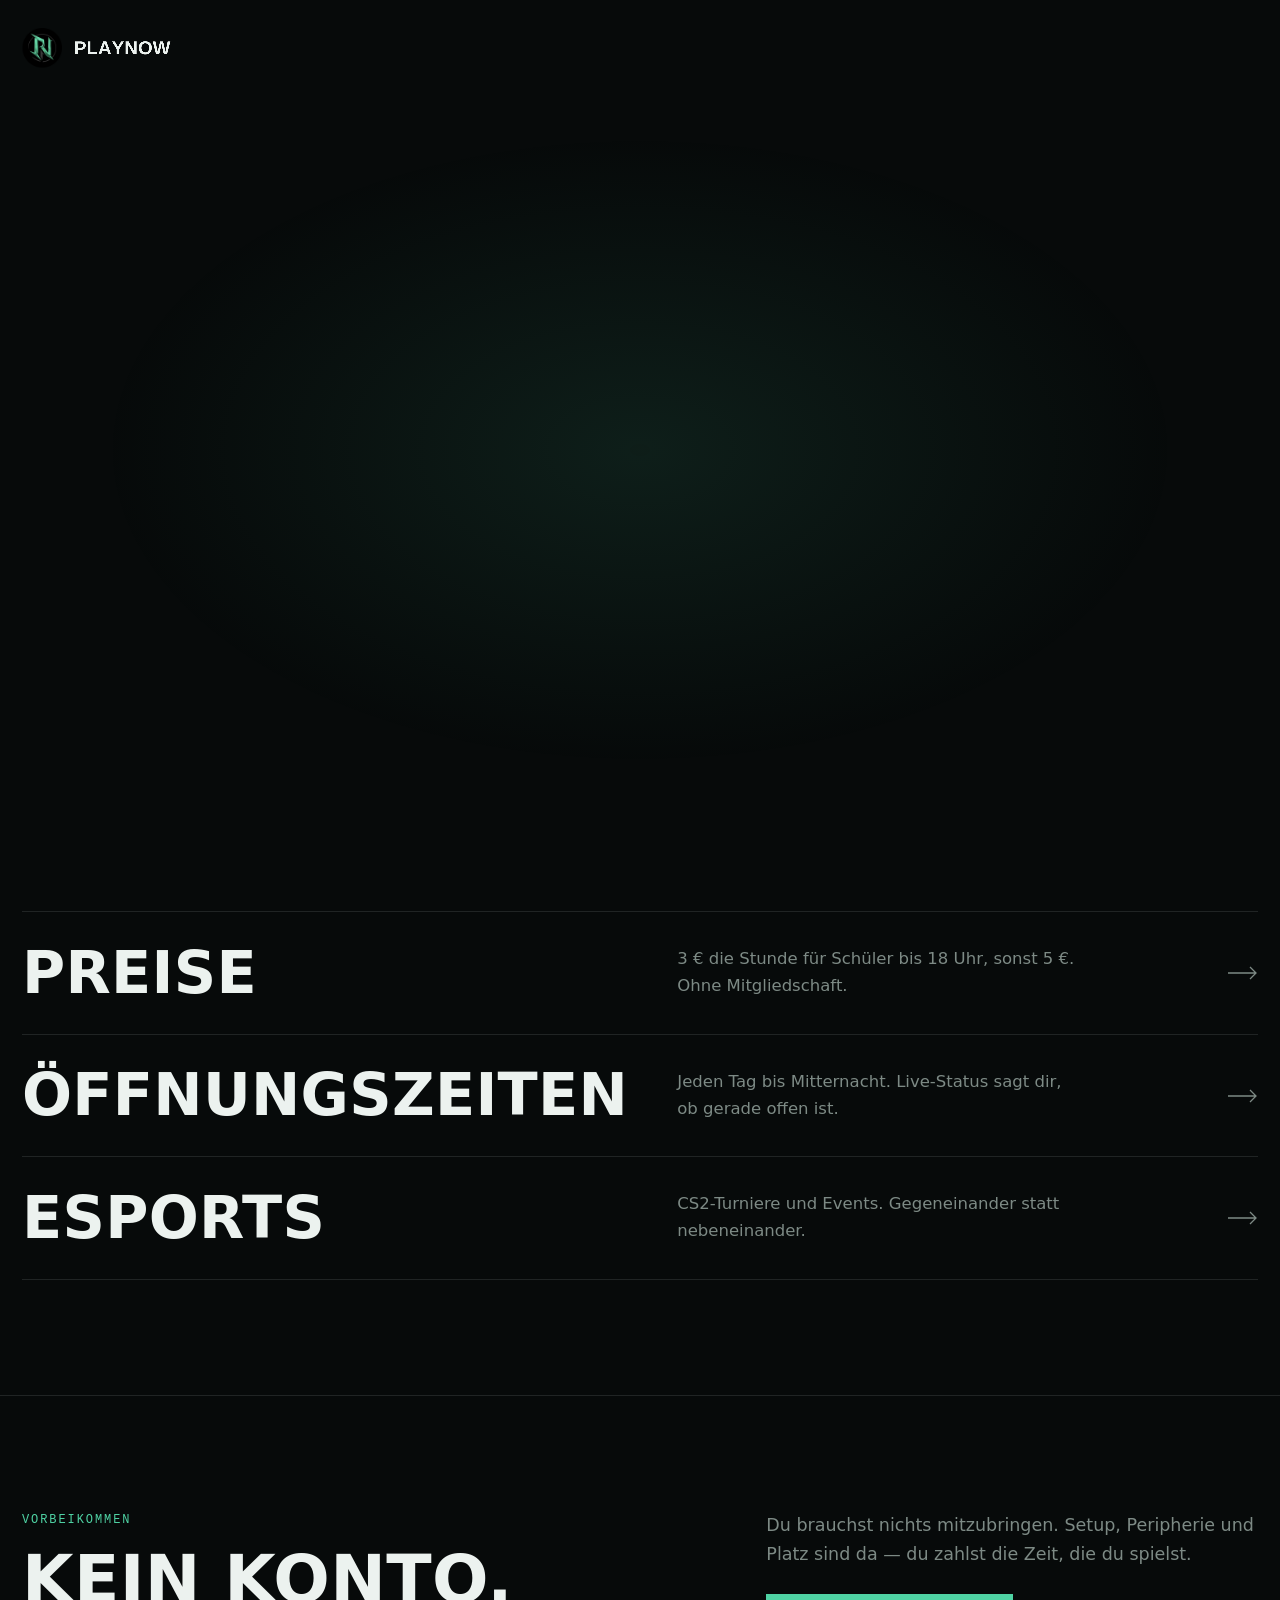
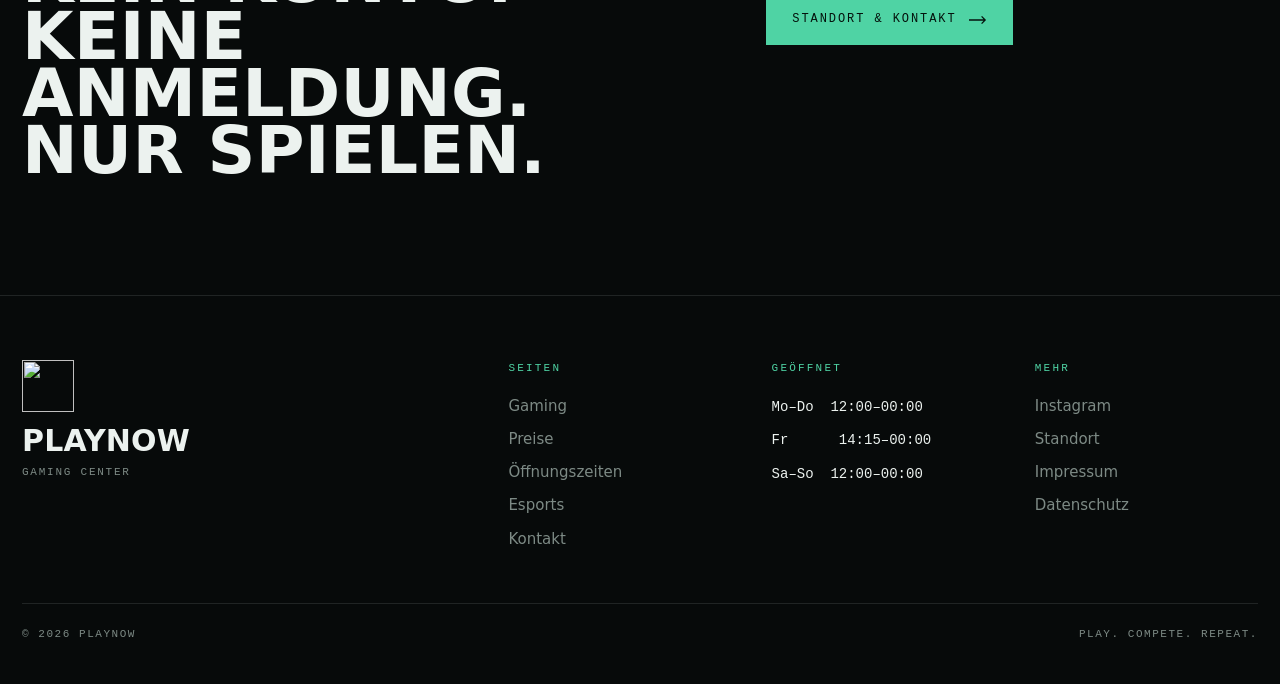
==== commit a50d728b: "Update script source path in index.html" ====
--- a/index.html
+++ b/index.html
@@ -177,6 +177,6 @@
       </div>
     </div>
   </footer>
-<script src="assets/app.js"></script>
+<script src="app.js"></script>
 </body>
 </html>
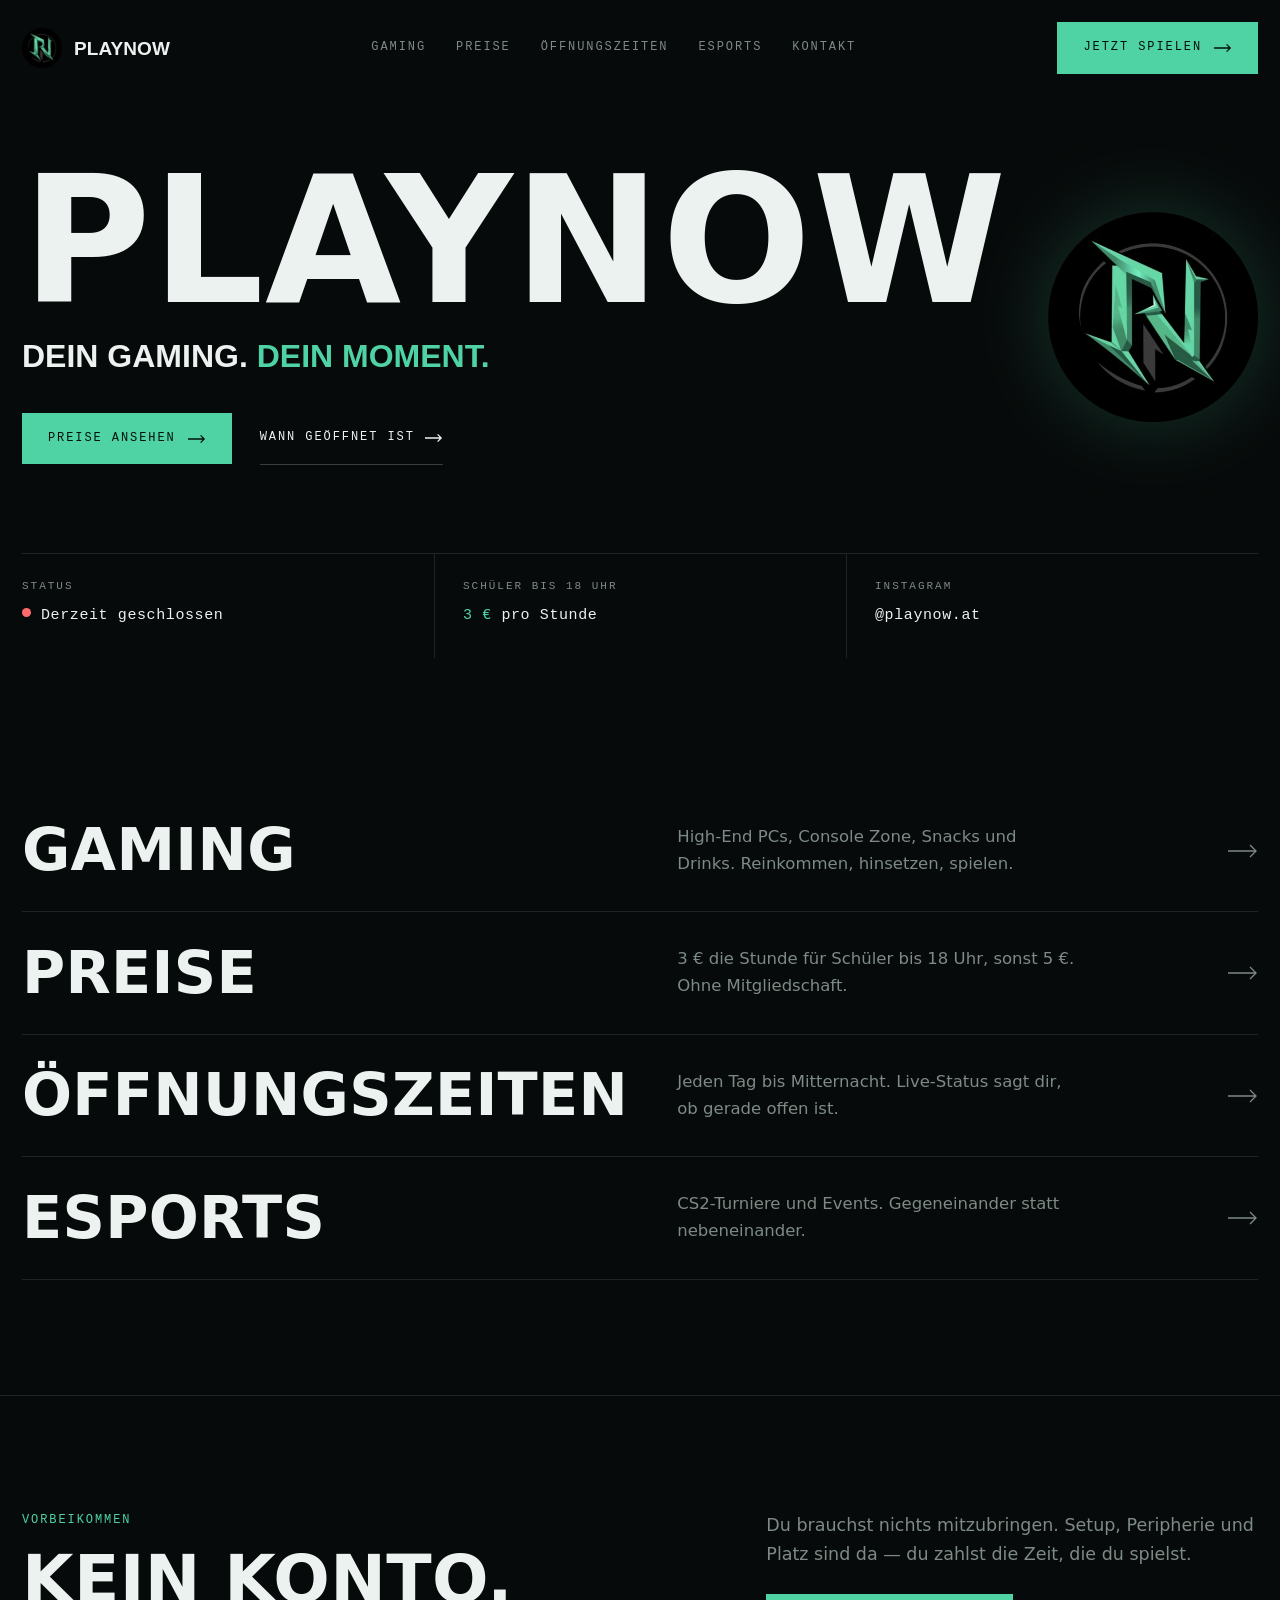
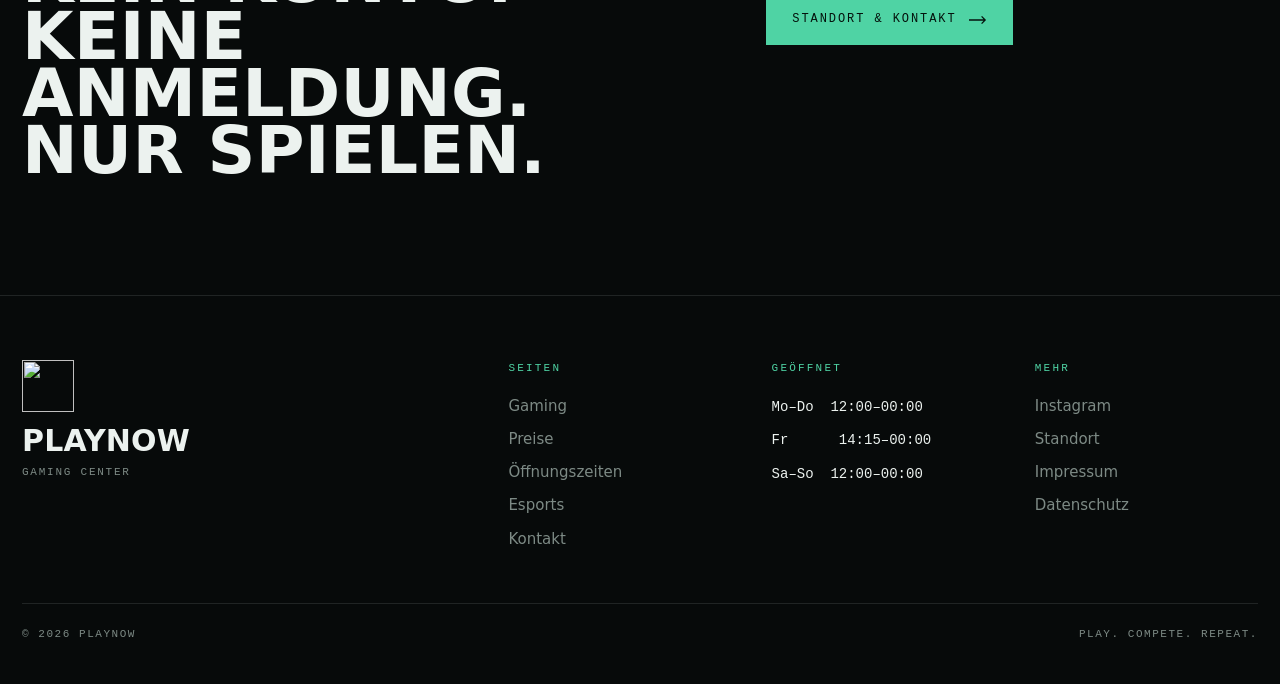
==== commit 337ad2fb: "Update logo image source in index.html" ====
--- a/index.html
+++ b/index.html
@@ -70,7 +70,7 @@
             <a class="cta-line" href="oeffnungszeiten.html">Wann geöffnet ist <svg width="18" height="10" viewBox="0 0 20 10" fill="none" stroke="currentColor" stroke-width="1.4"><path d="M0 5h18M14 1l4 4-4 4"/></svg></a>
           </div>
         </div>
-        <img class="hero-logo" src="assets/logo.webp" alt="PLAYNOW Logo" width="210" height="210">
+        <img class="hero-logo" src="logo.webp" alt="PLAYNOW Logo" width="210" height="210">
       </div>
     </div>
 
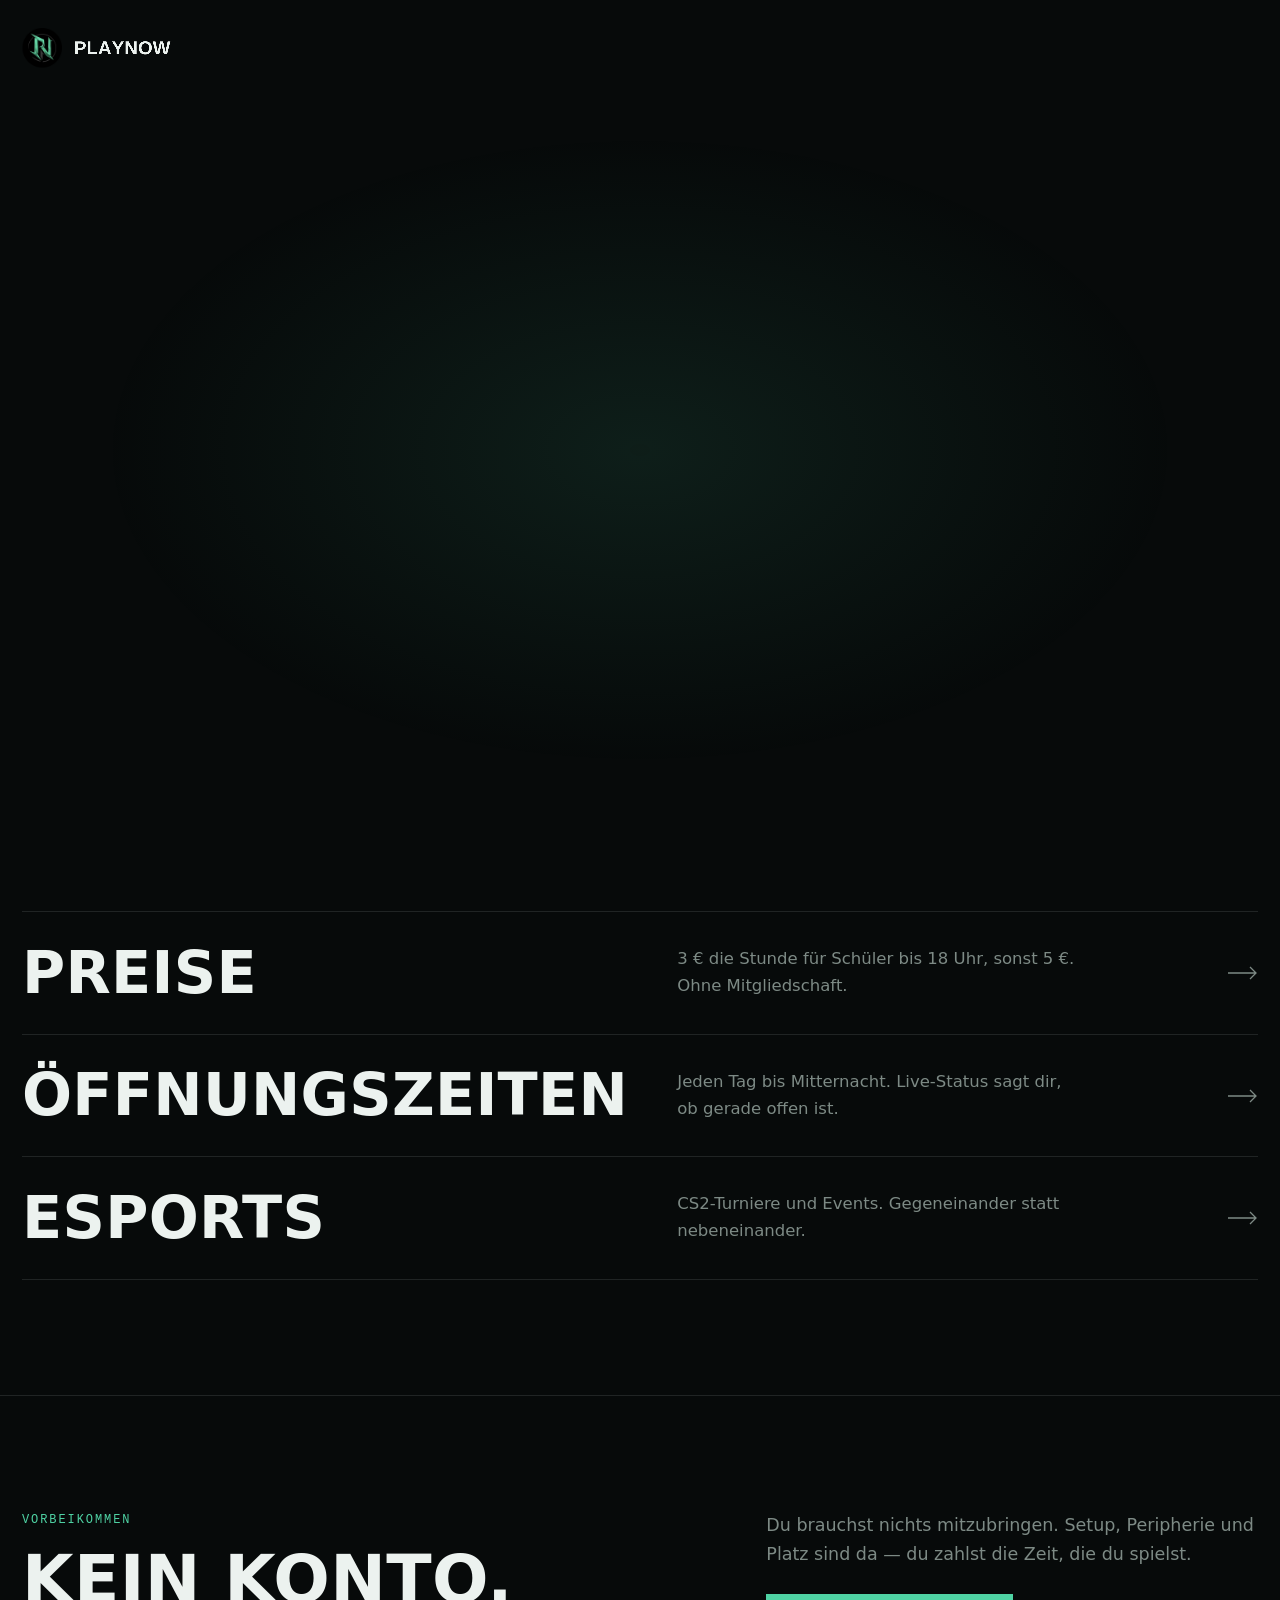
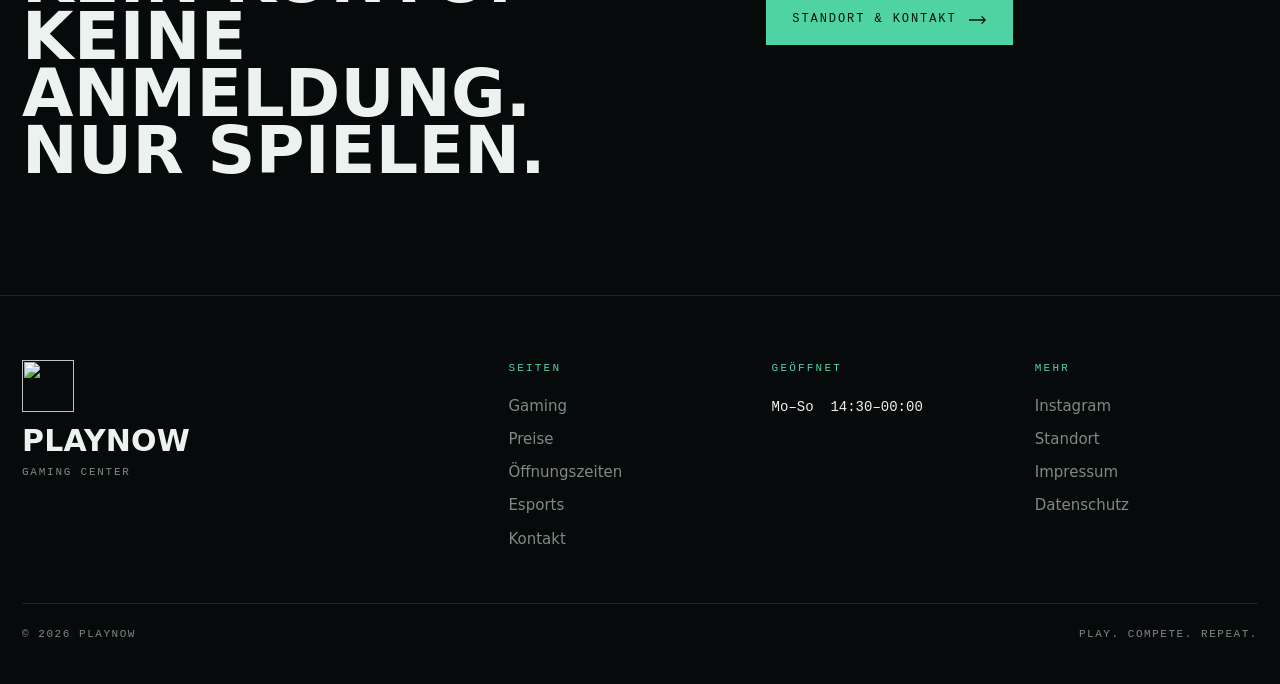
==== commit 82af7201: "Update opening hours in index.html" ====
--- a/index.html
+++ b/index.html
@@ -156,10 +156,8 @@
         <div>
           <h4>Geöffnet</h4>
           <ul>
-            <li><span class="t">Mo–Do &nbsp;12:00–00:00</span></li>
-            <li><span class="t">Fr &nbsp;&nbsp;&nbsp;&nbsp;&nbsp;14:15–00:00</span></li>
-            <li><span class="t">Sa–So &nbsp;12:00–00:00</span></li>
-          </ul>
+            <li><span class="t">Mo–So &nbsp;14:30–00:00</span></li>
+         </ul>
         </div>
         <div>
           <h4>Mehr</h4>
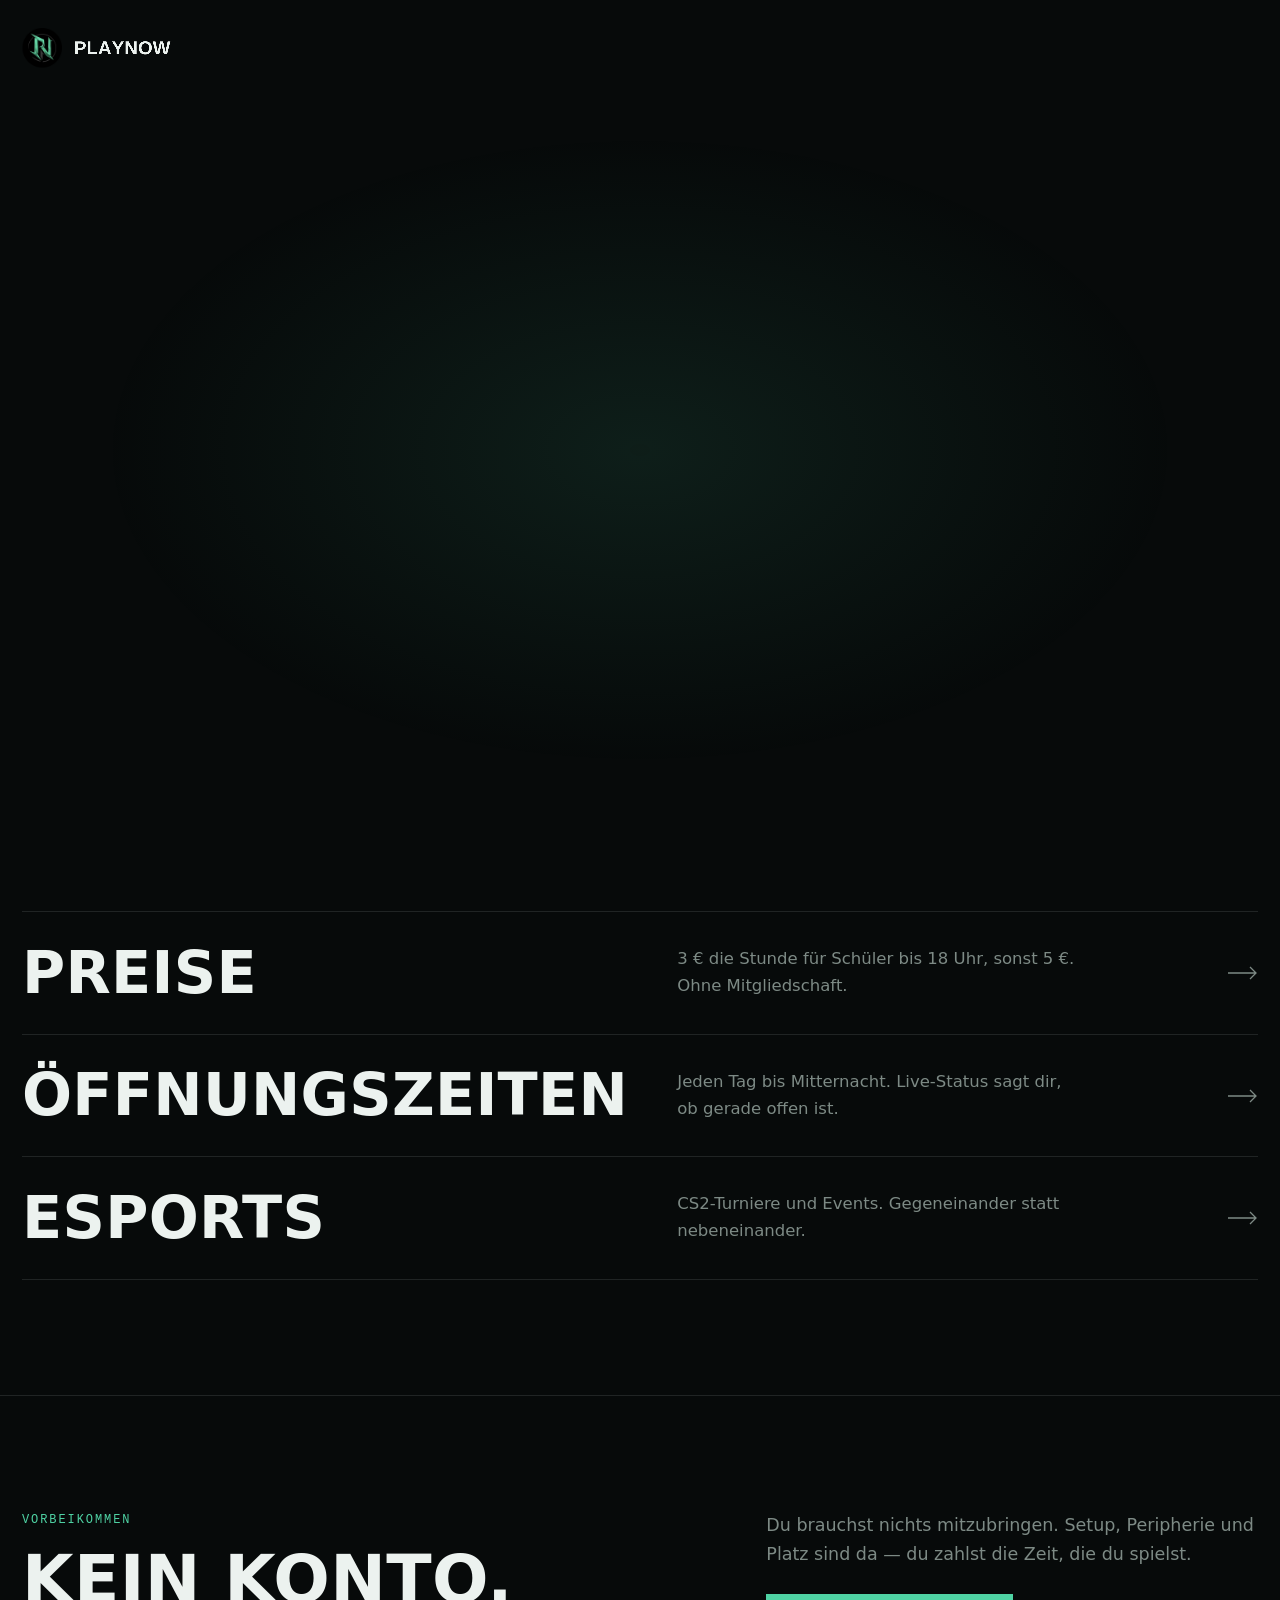
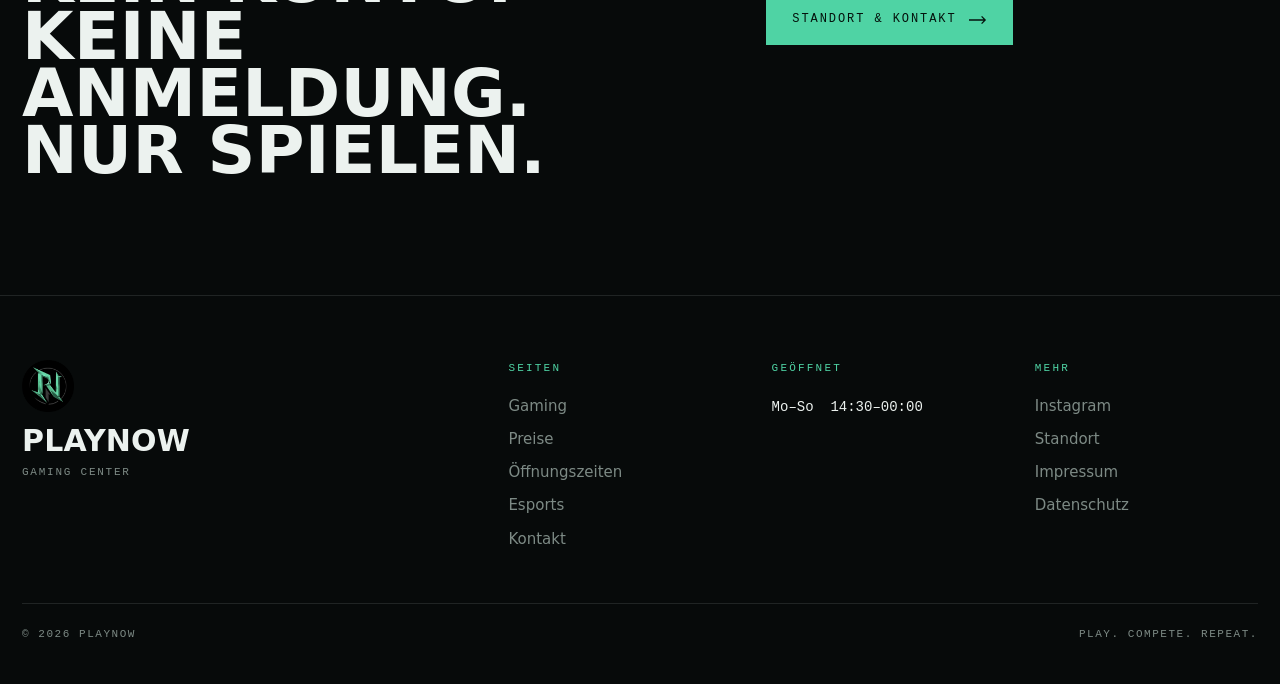
==== commit 28de1ad2: "Update index.html" ====
--- a/index.html
+++ b/index.html
@@ -139,7 +139,7 @@
     <div class="wrap">
       <div class="f-grid">
         <div class="f-brand">
-          <img src="assets/logo.webp" alt="" width="52" height="52" loading="lazy">
+          <img src="logo.webp" alt="" width="52" height="52" loading="lazy">
           <div class="d">PLAYNOW</div>
           <p>Gaming Center</p>
         </div>
